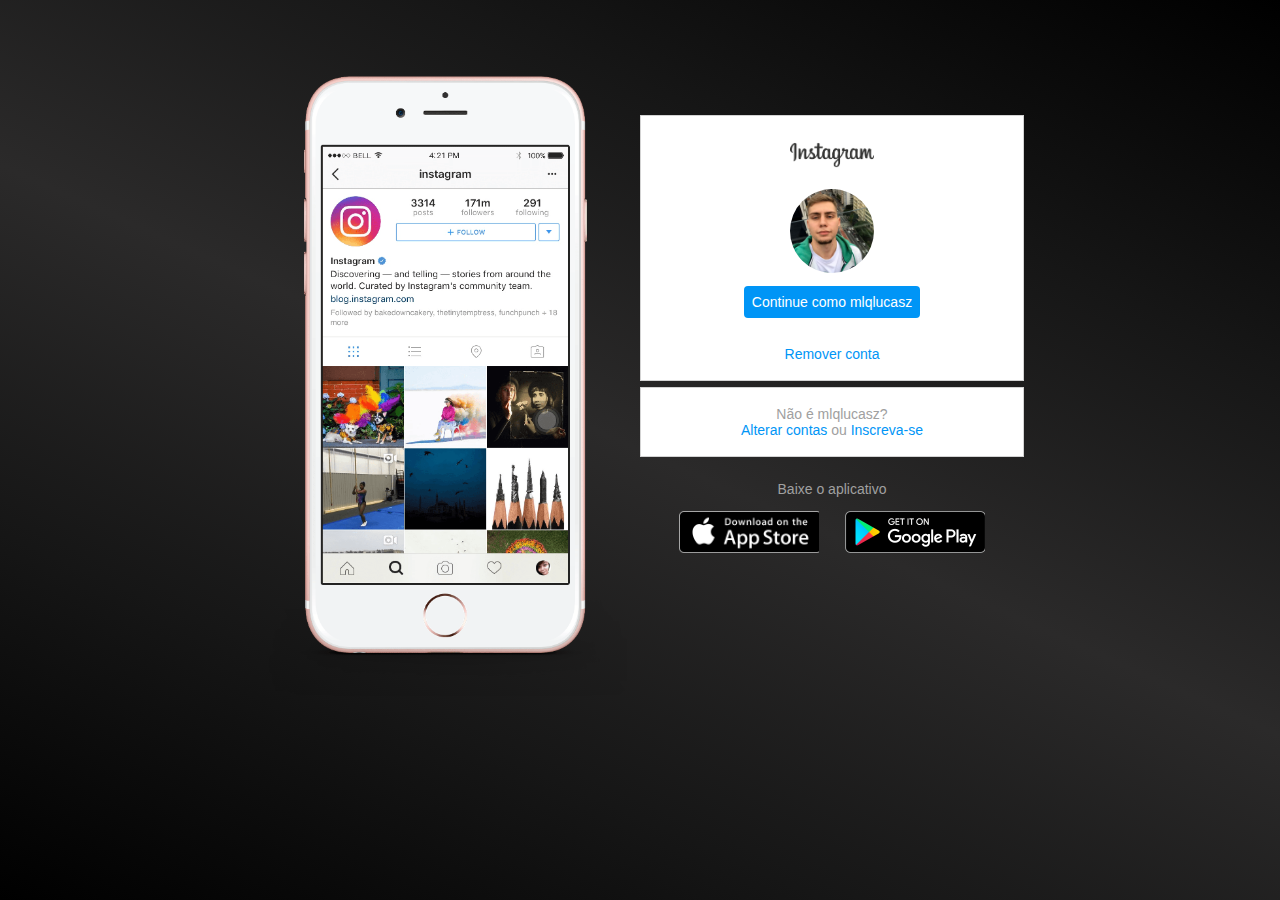
==== recriando o instagram/index.html @ d32926e1 "Add files via upload" ====
<!DOCTYPE html>
<html lang="pt-br">
<head>
    <meta charset="UTF-8">
    <meta http-equiv="X-UA-Compatible" content="IE=edge">
    <meta name="viewport" content="width=device-width, initial-scale=1.0">
    <title>Instagram</title>
    <link rel="stylesheet" href="css/style.css">
</head>
<body>
    <script src="js/script.js"></script>

    <section class="instagram-wrapper">

        <div class="instagram-celular">
            <img src="./img/iphone-instagram.png" alt="celular">
        </div><!-- instagram-celular -->

        <div class="instagram-continue">
            <div class="group">
                <img src="./img/logo-instagram.png" class="instagram-logo" alt="logo do instagram">

                <div class="profile-photo">
                    <img src="./img/lucas.jpg" alt="foto de perfil">
                </div><!-- profile-photo -->
                <a href="#" class="instagram-login">Continue como mlqlucasz</a>
                <a href="#" class="instagram-logout">Remover conta</a>
            </div><!--group-->
            <div class="group">
                <p class="not-account">Não é mlqlucasz?</p><!-- not-account -->
                <p class="not-account">
                    
                    <span class="link-blue">Alterar contas</span><!-- link-blue -->
                    ou
                    <span class="link-blue">Inscreva-se</span><!-- link-blue -->

                </p><!-- notaccount -->
            </div><!--group-->
            <div class="get-the-app">
                <p class="get-app">Baixe o aplicativo</p><!--get-app-->
                <div class="download">
                    <a href="#" class="app-download"></a>
                    <a href="#" class="app-download"></a>
                </div><!--download-->
            </div><!--get-the-app-->
        </div><!-- instagram-continue -->

    </section><!--instagram-wrapper-->
</body>
</html>
---- recriando o instagram/css/style.css ----
* {
    padding: 0;
    margin: 0;
    box-sizing: border-box;
    text-decoration: none;
    font-family: sans-serif;
    font-size: 14px;
}
/* background-color:linear-gradient(45deg, white,black); */
body {
    width: 100%;
    min-height: 100vh;
    background-image: linear-gradient(24deg,black , rgb(22, 22, 22) ,rgb(43, 42, 42), rgb(22, 22, 22) , black);
    margin: 0;
    padding: 0;
    display: flex;
    justify-content: center;
}

.instagram-wrapper {
    display: flex;
    align-items: center;
    justify-content: start;
    width: 60%;
    height: 100%;
}

.instagram-celular {
    display: flex;
    align-items: center;
    justify-content: center;
    width: 50%;
}

.instagram-celular img {
    height: 50rem;
}


.instagram-continue {
    display: flex;
    align-items: center; /* horizontal */
    justify-content: space-around; /* vertical */
    flex-direction: column;
    width: 50%;
    min-height: 34rem;
}

.group {
    display: flex;
    justify-content: space-between;
    align-items: center;
    flex-direction: column;
    background-color: #ffffff;
    width: 100%;
    padding: 1.3rem 0;
    border: 1px solid lightgray;
}

.group:nth-child(1) {
    min-height: 19rem;
}

.instagram-logo {
    height: 3rem;
}

.profile-photo {
    display: flex;
    justify-content: center;
    align-items: center;
    border-radius: 50%;
    overflow: hidden;
}

.profile-photo img {
    height: 6rem;
}

.instagram-login {
    background-color: #0095f6;
    color: #ffffff;
    padding: 8px;
    border-radius: 4px;
}

.instagram-logout {
    color: #0095f6;
    margin-top: 1rem;
}

.not-account {
    color: rgb(160, 160, 160);
}

.link-blue {
    color: #0095f6;
}

.get-the-app {
    display: flex;
    flex-direction: column;
    align-items: center;
    justify-content: center;
    width: 100%;
    padding: 1.3rem 0;
    color: rgb(160, 160, 160);
}

.download {
    display: flex;
    width: 100%;
    justify-content: space-evenly;
    align-items: center;
    padding: 1rem;
}

.app-download {
    height: 3rem;
    width: 10rem;
    background-size: cover;
}

.app-download:nth-child(1) {
    background-image: url('../img/apple-button.png');
}

.app-download:nth-child(2) {
    background-image: url('../img/googleplay-button.png');
}

/* media queries */


@media (max-width: 1024px) {
    .instagram-wrapper {
        width: 90%;
    }
}

@media (max-width: 650px) {
    body {
        background-color: #ffffff;
    }

    .instagram-wrapper {
        width: 90%;
    }

    .instagram-celular {
        display: none;
    }

    .instagram-continue {
        width: 100%;
    }
    
    .group {
        border: 1px solid transparent;
    }
}
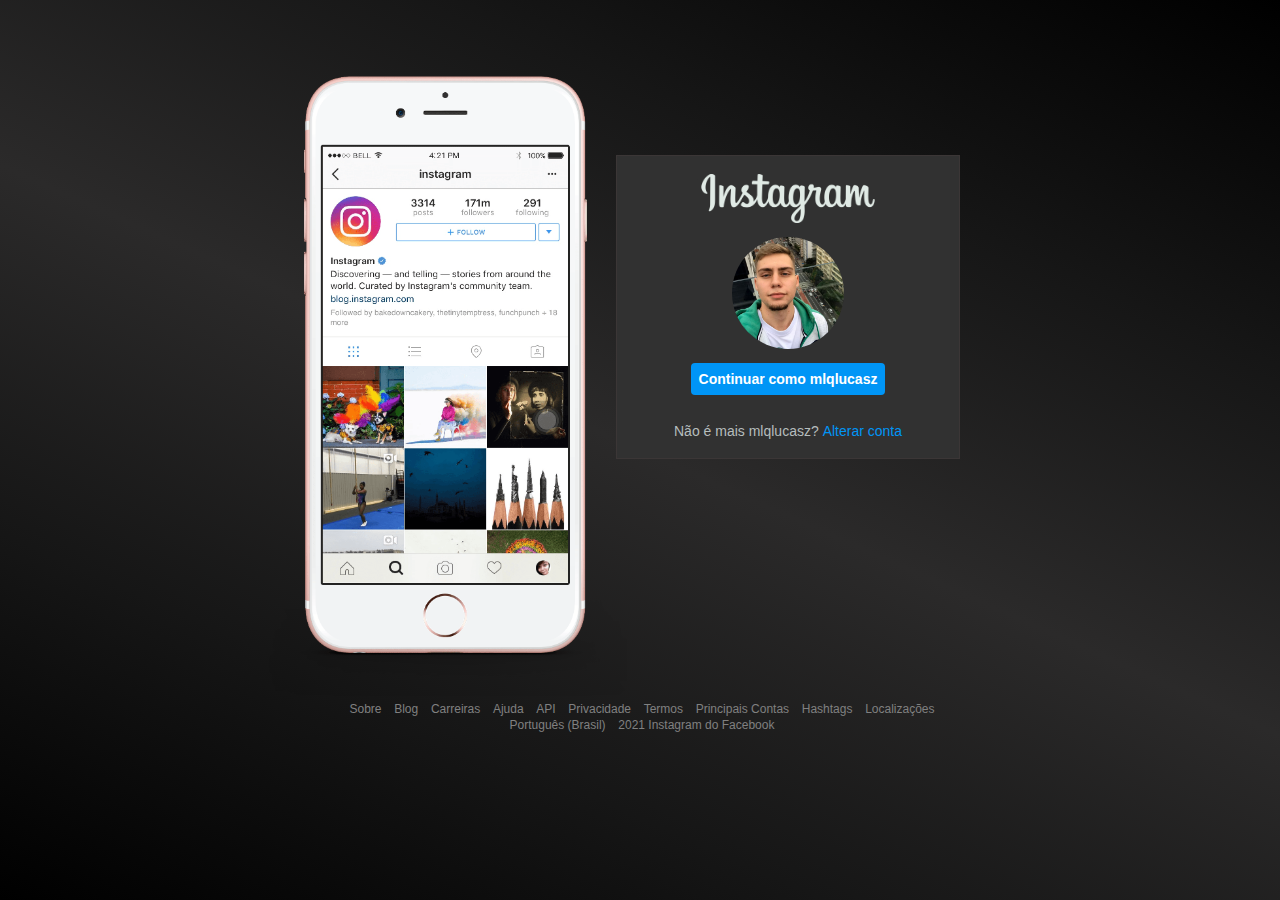
==== commit e45bdc64: "Add files via upload" ====
--- a/recriando o instagram/index.html
+++ b/recriando o instagram/index.html
@@ -4,6 +4,10 @@
     <meta charset="UTF-8">
     <meta http-equiv="X-UA-Compatible" content="IE=edge">
     <meta name="viewport" content="width=device-width, initial-scale=1.0">
+    <link href="https://cdnjs.cloudflare.com/ajax/libs/font-awesome/5.13.1/css/all.min.css" rel="stylesheet">
+    <link rel="preconnect" href="https://fonts.googleapis.com">
+    <link rel="preconnect" href="https://fonts.gstatic.com" crossorigin>
+    <link href="https://fonts.googleapis.com/css2?family=Open+Sans&display=swap" rel="stylesheet">
     <title>Instagram</title>
     <link rel="stylesheet" href="css/style.css">
 </head>
@@ -16,35 +20,96 @@
             <img src="./img/iphone-instagram.png" alt="celular">
         </div><!-- instagram-celular -->
 
-        <div class="instagram-continue">
-            <div class="group">
-                <img src="./img/logo-instagram.png" class="instagram-logo" alt="logo do instagram">
+        <div class="instagram-continue" >
 
-                <div class="profile-photo">
-                    <img src="./img/lucas.jpg" alt="foto de perfil">
-                </div><!-- profile-photo -->
-                <a href="#" class="instagram-login">Continue como mlqlucasz</a>
-                <a href="#" class="instagram-logout">Remover conta</a>
+            <div class="group two">
+                <img src="./img/logo-instagram2.png" class="instagram-logo" alt="logo do instagram">
+                
+                    <div class="profile-photo">
+                        <img src="./img/lucas.jpg" alt="foto de perfil">
+                    </div><!-- profile-photo -->
+
+                    <a href="http//:www.instagram.com.br/" class="instagram-login"><b>Continuar como mlqlucasz</b></a>
+
+                    <p style="color: rgb(182, 189, 189);">Não é mais mlqlucasz?  
+                    <button class="instagram-logout" onclick="login()">Alterar conta</button></p>
+            
             </div><!--group-->
-            <div class="group">
-                <p class="not-account">Não é mlqlucasz?</p><!-- not-account -->
-                <p class="not-account">
+
+            <div class="oculto" style="display: none;">
+                
+                <img src="./img/logo-instagram2.png" class="instagram-logo" alt="Logo do instagram">
+                
+                <div class="login"><input type="text" name="" class="inputLogin" placeholder="Login, email ou telefone"></div>
+                
+                <div class="senha">
                     
-                    <span class="link-blue">Alterar contas</span><!-- link-blue -->
-                    ou
-                    <span class="link-blue">Inscreva-se</span><!-- link-blue -->
+                    <input type="password" name="" class="inputSenha" placeholder="Senha">
+                    <button class="mostrar">Mostrar</button>
+                
+                    </div><!-- senha -->
 
-                </p><!-- notaccount -->
-            </div><!--group-->
-            <div class="get-the-app">
-                <p class="get-app">Baixe o aplicativo</p><!--get-app-->
-                <div class="download">
-                    <a href="#" class="app-download"></a>
-                    <a href="#" class="app-download"></a>
-                </div><!--download-->
-            </div><!--get-the-app-->
+                <p style="letter-spacing:-2px;word-spacing: 2px;color: gray;margin-bottom: 10px;">
+                    
+                    ----------------------------------------- 
+                    <span style="letter-spacing:0px;">ou</span> 
+                    ----------------------------------------- 
+                    </p>
+
+                <p>
+                
+                    <a href="https://www.facebook.com/" target="_blank">
+                    <i class="fab fa-facebook-f" href="https://www.facebook.com/" target="_blank" ></i>
+                    Entrar com o Facebook</a>
+                    </p>
+
+                <p ><a href="esqueceuASenha.html"  id="esqueceuASenha" >Esqueceu a senha?</a></p>
+
+
+            </div><!-- oculto -->
+
+            <div class="cadastre-se" style="display: none;" >
+
+                <p>Não tem mais conta? <a href="#" target="_blank">Cadastre-se!</p>
+            </div>
+
+                <div class="aplicativos" style="display: none;">
+
+                    <p>Baixe o aplicativos</p>
+
+                    <div class="download">
+
+                        <a href="#" class="g-play"><img src="img/googleplay-button.png" ></a>
+    
+                        <a href="#" class="a-store"><img src="img/apple-store.png" ></a>
+    
+                    </div>
+
+                </div>
         </div><!-- instagram-continue -->
 
+
+
     </section><!--instagram-wrapper-->
+
+    <footer>
+        <div class="cima">
+            <a href="#">Sobre</a>
+            <a href="#">Blog</a>
+            <a href="#">Carreiras</a>
+            <a href="#">Ajuda</a>
+            <a href="#">API</a>
+            <a href="#">Privacidade</a>
+            <a href="#">Termos</a>
+            <a href="#">Principais Contas</a>
+            <a href="#">Hashtags</a>
+            <a href="#">Localizações</a>
+        </div>
+
+        <div class="baixo">
+            <a href="#">Português (Brasil)</a>
+            <a href="#">2021 Instagram do Facebook</a>
+        </div>
+    </footer>
 </body>
 </html>--- a/recriando o instagram/css/style.css
+++ b/recriando o instagram/css/style.css
@@ -5,100 +5,241 @@
     text-decoration: none;
     font-family: sans-serif;
     font-size: 14px;
-}
-/* background-color:linear-gradient(45deg, white,black); */
+    outline: none;  
+}
+
 body {
+
     width: 100%;
     min-height: 100vh;
     background-image: linear-gradient(24deg,black , rgb(22, 22, 22) ,rgb(43, 42, 42), rgb(22, 22, 22) , black);
     margin: 0;
     padding: 0;
     display: flex;
-    justify-content: center;
+    flex-direction: column;
+    align-items: center;
+    
 }
 
 .instagram-wrapper {
+
     display: flex;
     align-items: center;
     justify-content: start;
-    width: 60%;
+    width: 50%;
     height: 100%;
+    max-width: 700px;
 }
 
 .instagram-celular {
-    display: flex;
-    align-items: center;
-    justify-content: center;
-    width: 50%;
+
+    display: flex;
+    align-items: center;
+    justify-content: center;
+    width: 40%;
+    margin-right: 40px;    
 }
 
 .instagram-celular img {
+
     height: 50rem;
 }
 
 
 .instagram-continue {
+
     display: flex;
     align-items: center; /* horizontal */
     justify-content: space-around; /* vertical */
     flex-direction: column;
-    width: 50%;
+    width: 60%;
     min-height: 34rem;
 }
 
 .group {
+
     display: flex;
     justify-content: space-between;
     align-items: center;
     flex-direction: column;
-    background-color: #ffffff;
+    background-color: #313131;
     width: 100%;
     padding: 1.3rem 0;
-    border: 1px solid lightgray;
-}
-
-.group:nth-child(1) {
-    min-height: 19rem;
+    border: 1px solid rgb(59, 54, 54);   
 }
 
 .instagram-logo {
-    height: 3rem;
+
+    height: 3.5rem;
 }
 
 .profile-photo {
+
     display: flex;
     justify-content: center;
     align-items: center;
     border-radius: 50%;
     overflow: hidden;
+    margin: 1rem 0 0 0;
 }
 
 .profile-photo img {
-    height: 6rem;
+
+    height: 8rem;
 }
 
 .instagram-login {
+
     background-color: #0095f6;
     color: #ffffff;
     padding: 8px;
     border-radius: 4px;
+    margin: 1rem 0 2rem 0;
 }
 
 .instagram-logout {
+
     color: #0095f6;
-    margin-top: 1rem;
-}
-
-.not-account {
-    color: rgb(160, 160, 160);
-}
-
-.link-blue {
-    color: #0095f6;
-}
-
-.get-the-app {
-    display: flex;
+    background-color: transparent;
+    border: none;
+    cursor: pointer;
+    margin-top: 1rem 0;
+}
+
+        /* Oculto */
+
+.oculto{
+
+    justify-content: center;
+    align-items: center;
+    flex-direction: column;
+    background-color: #313131;
+    width: 100%;
+    padding: 1.3rem 0;
+    border: 1px solid rgb(59, 54, 54);
+}
+
+
+.oculto .login{
+
+    width: 70%;
+    height: 30px;
+    margin: 40px 0 10px 0;
+    background-color: rgb(97, 109, 106);
+}
+
+.oculto .login .inputLogin{
+
+    width: 100%;
+    height: 100%;
+    padding: 5px;
+    background-color:#313131 ;
+    border: 1px solid rgb(82, 79, 79);
+}
+
+.oculto .senha{
+
+    width: 70%;
+    height: 30px;
+    padding: 0;
+    margin-bottom: 35px;
+}
+
+.oculto .senha .inputSenha{
+    
+    width: 100%;
+    border: 1px solid rgb(82, 79, 79);
+    height: 30px;
+    background-color: #313131;
+    padding: 0px 70px 0px 5px;
+}
+
+.oculto .senha .mostrar{
+
+    position: absolute;
+    margin-left:-64px;
+    padding: 8px;
+    height: 30px;
+    background-color:transparent;
+    border: none;
+    color: gray;
+    cursor: pointer ;
+}
+
+.oculto .mostrar:hover{
+
+    background-color:rgba(0, 0, 0, 0.452);
+}
+
+.oculto p a{
+
+    display: flex;
+    text-decoration: none;
+    font-family: 'Open Sans', sans-serif;
+    color:  #3b5998;
+    font-weight: bold;
+    align-items: center; 
+}
+
+.oculto p a i{
+
+    font-size: 10px;
+    padding: 3px 2px 3px 10px;
+    margin-right: 6px;
+    background-color:#3b5998;
+    color: white;
+}
+
+.oculto p #esqueceuASenha{
+
+    color:#999999;
+    font-weight:normal !important;
+    margin-top: 12px;
+    font-size: 13px;
+}
+
+.oculto p #esqueceuASenha:hover{
+    color: rgb(255, 255, 255);
+}
+
+        /* Cadastro */
+
+.cadastre-se{
+
+    width: 100%;
+    padding:20px 5px;
+    background-color: #313131;
+    border: 1px solid rgb(59, 54, 54);
+    display: flex;
+    flex-direction: column;
+    justify-content: center;
+    align-items: center;
+    margin: 10px 0;
+}
+
+.cadastre-se p{
+
+    color: gray;
+}
+
+.cadastre-se p a{
+
+    text-decoration: none;
+    color: rgb(19, 17, 17);
+    font-weight: bold;
+    cursor: pointer;
+}
+
+.cadastre-se p a:hover{
+
+    color:white /* black */;
+}
+
+        /* Baixar o app */
+
+
+.aplicativos{
+    
     flex-direction: column;
     align-items: center;
     justify-content: center;
@@ -107,44 +248,94 @@
     color: rgb(160, 160, 160);
 }
 
-.download {
+.aplicativos p{
+
+    color: white;
+    margin-bottom: 15px;
+    
+}
+
+.aplicativos .download {
+    
     display: flex;
     width: 100%;
     justify-content: space-evenly;
     align-items: center;
-    padding: 1rem;
-}
-
-.app-download {
+    padding:10px;
+}
+
+.aplicativos .download .app-download {
+    
     height: 3rem;
-    width: 10rem;
+    width: 8.2rem;
     background-size: cover;
-}
-
-.app-download:nth-child(1) {
-    background-image: url('../img/apple-button.png');
-}
-
-.app-download:nth-child(2) {
-    background-image: url('../img/googleplay-button.png');
-}
+    background-color:#3b5998;
+}
+
+.aplicativos .download .g-play img{
+
+    width: 8.2rem;
+    height: 3rem;
+}
+
+.aplicativos .download .a-store img{
+
+    width: 8.2rem;
+    height: 3rem;
+}
+
+/* FOOTER */
+
+ footer{
+    width: 50%;
+    max-width: 700px;
+    align-items: center;
+    
+}
+
+footer .cima,.baixo{
+
+text-align: center;
+
+}
+
+
+footer a{
+
+    color: gray;
+    width: 100%;
+    text-align: center;
+    padding: 0 1%;
+    margin-right: -4px;
+    font-size: 12px;
+}
+
+footer a:hover{
+
+    color: white;
+}
+
+
 
 /* media queries */
 
 
-@media (max-width: 1024px) {
-    .instagram-wrapper {
-        width: 90%;
-    }
-}
-
-@media (max-width: 650px) {
+@media (max-width: 1235px) {
+    .instagram-wrapper,footer{
+        width: 80%;
+    }
+}
+
+@media (max-width: 800px) {
     body {
-        background-color: #ffffff;
-    }
-
-    .instagram-wrapper {
-        width: 90%;
+        justify-content: center;
+        align-items: center;
+    }
+
+    .instagram-wrapper,footer {
+        width: 60%;
+        max-width: 450px;
+        min-width: 350px;
     }
 
     .instagram-celular {
